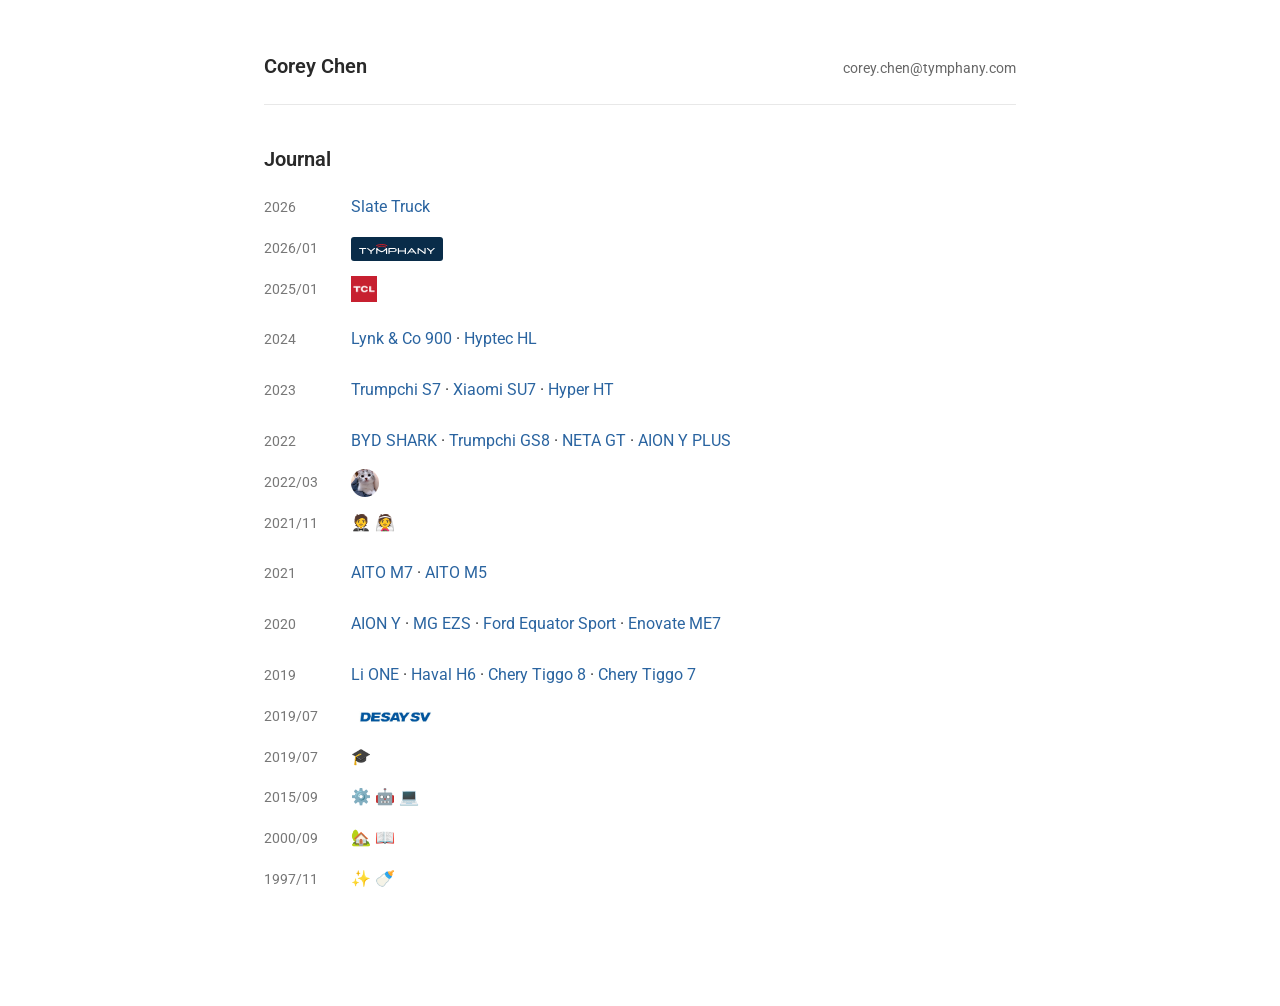
==== index.html @ be26fb8d "Build personal journal with career milestones and image previews" ====
<!doctype html>
<html lang="en">
  <head>
    <meta charset="utf-8">
    <meta name="viewport" content="width=device-width, initial-scale=1">
    <meta name="description" content="Corey's personal blog.">
    <title>Corey Chen</title>
    <link rel="stylesheet" href="style.css">
    <script src="preview.js" defer></script>
  </head>
  <body>
    <header>
      <a class="site-title" href="./">Corey Chen</a>
      <a class="email" href="mailto:corey.chen@tymphany.com">corey.chen@tymphany.com</a>
    </header>
    <main>
      <h1>Journal</h1>
      <ul class="entries">
        <li class="journal-project">
          <time datetime="2026">2026</time>
          <span><a href="images/vehicles/slate-truck.jpg">Slate Truck</a></span>
        </li>
        <li><time datetime="2026-01">2026/01</time><span><img class="company-icon tymphany-logo" src="images/tymphany.svg" alt="Tymphany" title="Tymphany" width="100" height="26"></span></li>
        <li><time datetime="2025-01">2025/01</time><span><img class="company-icon tcl-logo" src="images/tcl.png" alt="TCL" title="TCL" width="24" height="24"></span></li>
        <li class="journal-project">
          <time datetime="2024" title="Approximate year of involvement">2024</time>
          <span><a href="images/vehicles/lynk-co-900.jpg">Lynk &amp; Co 900</a> · <a href="images/vehicles/hyptec-hl.jpg">Hyptec HL</a></span>
        </li>
        <li class="journal-project">
          <time datetime="2023" title="Approximate year of involvement">2023</time>
          <span><a href="images/vehicles/trumpchi-s7.png">Trumpchi S7</a> · <a href="images/vehicles/xiaomi-su7.jpg">Xiaomi SU7</a> · <a href="images/vehicles/hyper-ht.jpg">Hyper HT</a></span>
        </li>
        <li class="journal-project">
          <time datetime="2022" title="Approximate year of involvement">2022</time>
          <span><a href="images/vehicles/byd-shark.jpg">BYD SHARK</a> · <a href="images/vehicles/trumpchi-gs8.jpg">Trumpchi GS8</a> · <a href="images/vehicles/neta-gt.webp">NETA GT</a> · <a href="images/vehicles/aion-y-plus.jpg">AION Y PLUS</a></span>
        </li>
        <li><time datetime="2022-03">2022/03</time><span><a class="cat-photo" data-preview href="images/my-cat.jpg" aria-label="View a photo of Ji Baobao"><img src="images/my-cat.jpg" alt="Ji Baobao, my American Shorthair kitten" title="Ji Baobao" width="28" height="28"></a></span></li>
        <li><time datetime="2021-11">2021/11</time><span><span role="img" aria-label="Married" title="Married">🤵 👰</span></span></li>
        <li class="journal-project">
          <time datetime="2021" title="Approximate year of involvement">2021</time>
          <span><a href="images/vehicles/aito-m7.jpg">AITO M7</a> · <a href="images/vehicles/aito-m5.jpg">AITO M5</a></span>
        </li>
        <li class="journal-project">
          <time datetime="2020" title="Approximate year of involvement">2020</time>
          <span><a href="images/vehicles/aion-y.jpg">AION Y</a> · <a href="images/vehicles/mg-ezs.jpg">MG EZS</a> · <a href="images/vehicles/ford-equator-sport.jpg">Ford Equator Sport</a> · <a href="images/vehicles/enovate-me7.jpg">Enovate ME7</a></span>
        </li>
        <li class="journal-project">
          <time datetime="2019" title="Approximate year of involvement">2019</time>
          <span><a href="images/vehicles/li-one.jpg">Li ONE</a> · <a href="images/vehicles/haval-h6.jpg" title="Haval H6 — ongoing model updates">Haval H6</a> · <a href="images/vehicles/tiggo-8.jpg" title="Chery Tiggo 8 — ongoing model updates">Chery Tiggo 8</a> · <a href="images/vehicles/tiggo-7.jpg" title="Chery Tiggo 7 — ongoing model updates">Chery Tiggo 7</a></span>
        </li>
        <li><time datetime="2019-07">2019/07</time><span><img class="company-icon" src="images/desay-sv-logo.jpg" alt="Desay SV" title="Desay SV" width="100" height="32"></span></li>
        <li><time datetime="2019-07">2019/07</time><span><span role="img" aria-label="Graduated" title="Graduated">🎓</span></span></li>
        <li><time datetime="2015-09">2015/09</time><span><span role="img" aria-label="Mechanical engineering, robotics, and embedded software" title="Jilin University — Mechanical Engineering, Robotics &amp; Embedded Software">⚙️ 🤖 💻</span></span></li>
        <li><time datetime="2000-09">2000/09</time><span><span role="img" aria-label="Started school in the countryside" title="Started school in the countryside">🏡 📖</span></span></li>
        <li><time datetime="1997-11">1997/11</time><span><span role="img" aria-label="Born" title="Born">✨ 🍼</span></span></li>
      </ul>
    </main>
  </body>
</html>
---- style.css ----
@font-face {
  font-family: "Roboto";
  src: url("fonts/roboto-variable.ttf") format("truetype");
  font-weight: 100 900;
  font-style: normal;
  font-display: swap;
}

:root {
  color-scheme: light;
  font-family: "Roboto", sans-serif;
  font-size: 16px;
  line-height: 1.8;
  color: #292929;
  background: #fff;
}

* {
  box-sizing: border-box;
}

body {
  max-width: 800px;
  margin: 0 auto;
  padding: 48px 24px;
}

header {
  display: flex;
  justify-content: space-between;
  align-items: baseline;
  flex-wrap: wrap;
  gap: 8px 24px;
  padding-bottom: 20px;
  border-bottom: 1px solid #e8e8e8;
}

.site-title {
  color: inherit;
  font-size: 20px;
  font-weight: 600;
  text-decoration: none;
}

.site-title:hover {
  text-decoration: underline;
  text-underline-offset: 4px;
}

.email {
  color: #666;
  font-size: 14px;
  text-decoration: none;
  overflow-wrap: anywhere;
}

.email:hover {
  color: #292929;
  text-decoration: underline;
  text-underline-offset: 4px;
}

main {
  padding: 40px 0 64px;
}

h1 {
  margin: 0 0 20px;
  font-size: 20px;
  font-weight: 600;
  line-height: 1.4;
}

.entries {
  margin: 0;
  padding: 0;
  list-style: none;
}

time {
  font-variant-numeric: tabular-nums;
}

.entries > li {
  display: grid;
  grid-template-columns: 7ch minmax(0, 1fr);
  column-gap: 24px;
  align-items: baseline;
}

.entries > li + li {
  margin-top: 12px;
}

.entries > .journal-project {
  margin-top: 22px;
}

.entries > li:first-child {
  margin-top: 0;
}

.entries time {
  color: #777;
  font-size: 14px;
  white-space: nowrap;
}

.entries > li > span {
  min-width: 0;
}

.journal-project a {
  display: inline-block;
  text-decoration: none;
}

.journal-project a:hover,
.journal-project a:focus-visible {
  text-decoration: underline;
}

.image-preview {
  position: fixed;
  z-index: 10;
  width: min(360px, calc(100vw - 32px));
  padding: 6px;
  border: 1px solid #e8e8e8;
  border-radius: 6px;
  background: #fff;
  box-shadow: 0 8px 28px #0002;
  pointer-events: none;
}

.image-preview img {
  display: block;
  width: 100%;
  max-height: min(260px, calc(100vh - 48px));
  object-fit: contain;
}

.company-icon {
  width: 100px;
  height: 28px;
  object-fit: contain;
  object-position: left center;
  vertical-align: middle;
}

.cat-photo {
  display: inline-block;
  vertical-align: middle;
  line-height: 0;
  border-radius: 50%;
}

.cat-photo img {
  width: 28px;
  height: 28px;
  border-radius: 50%;
  object-fit: cover;
  object-position: 53% 25%;
}

.tymphany-logo {
  width: 92px;
  height: 24px;
  padding: 6px 8px;
  background: #092c49;
  border-radius: 3px;
}

.tcl-logo {
  width: 26px;
  height: 26px;
}

a {
  color: #2a64a0;
  text-underline-offset: 4px;
}

.back-link {
  display: inline-block;
  margin-bottom: 24px;
  font-size: 14px;
}

.project-intro {
  margin: 0 0 28px;
  color: #666;
}

.vehicle {
  margin: 0;
}

.vehicle img {
  display: block;
  width: 100%;
  height: auto;
}

.vehicle h2 {
  margin: 18px 0 4px;
  font-size: 18px;
  font-weight: 600;
}

.vehicle p {
  margin: 0 0 12px;
}

.vehicle small {
  color: #777;
  font-size: 12px;
}

@media (max-width: 600px) {
  body {
    padding: 28px 20px;
  }

  .entries > li {
    column-gap: 16px;
  }

}
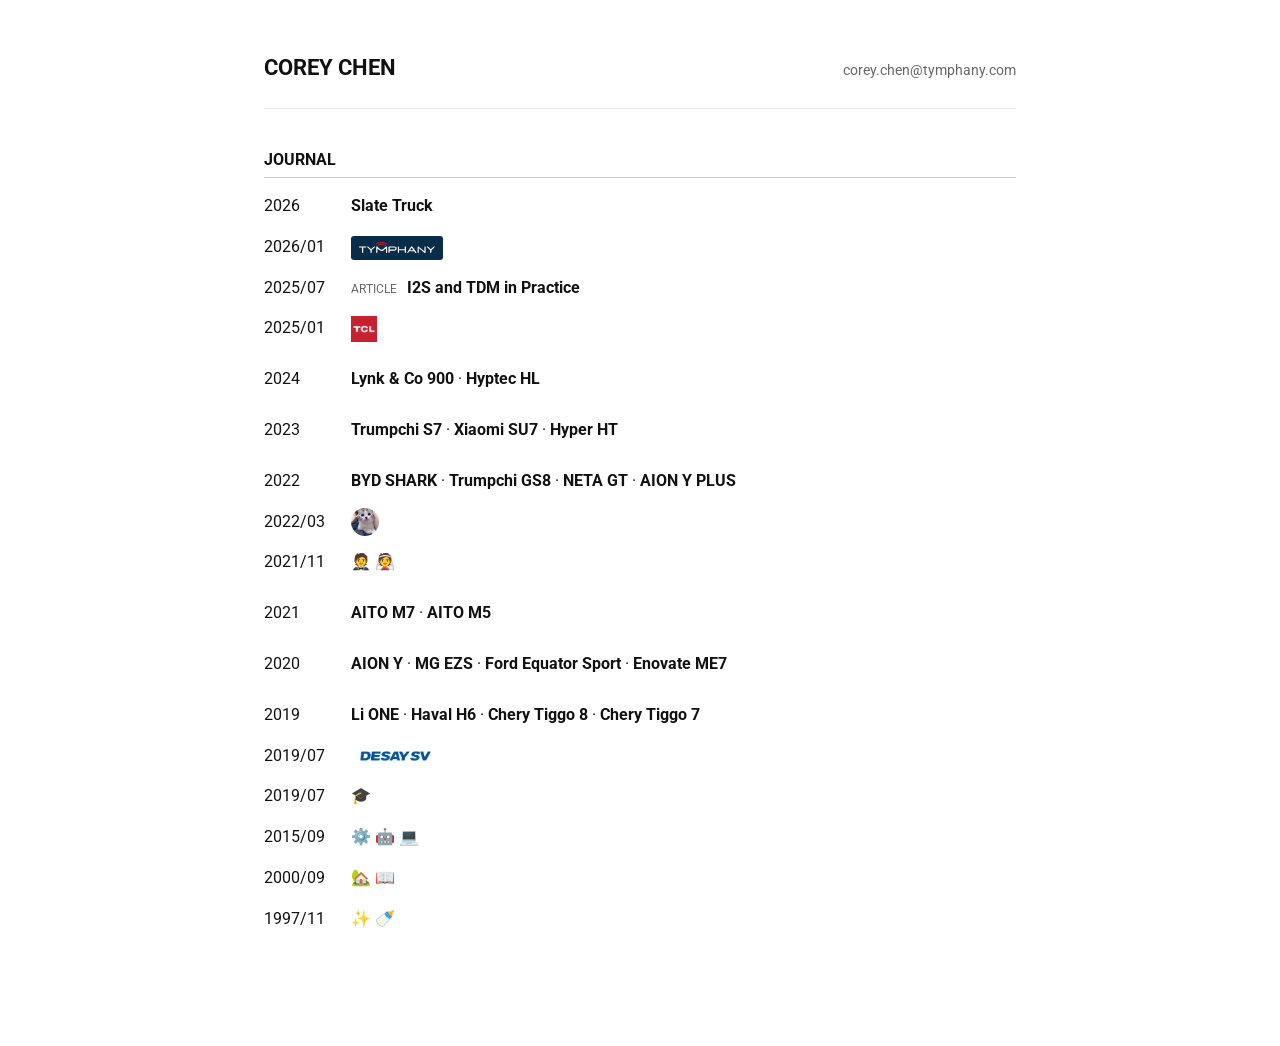
==== commit 872c5243: "Add English I2S and TDM article and refine blog presentation" ====
--- a/index.html
+++ b/index.html
@@ -6,7 +6,9 @@
     <meta name="description" content="Corey's personal blog.">
     <title>Corey Chen</title>
     <link rel="stylesheet" href="style.css">
+    <link rel="stylesheet" href="image-viewer.css">
     <script src="preview.js" defer></script>
+    <script src="image-viewer.js" defer></script>
   </head>
   <body>
     <header>
@@ -14,13 +16,14 @@
       <a class="email" href="mailto:corey.chen@tymphany.com">corey.chen@tymphany.com</a>
     </header>
     <main>
-      <h1>Journal</h1>
+      <h1 class="journal-title">Journal</h1>
       <ul class="entries">
         <li class="journal-project">
           <time datetime="2026">2026</time>
           <span><a href="images/vehicles/slate-truck.jpg">Slate Truck</a></span>
         </li>
         <li><time datetime="2026-01">2026/01</time><span><img class="company-icon tymphany-logo" src="images/tymphany.svg" alt="Tymphany" title="Tymphany" width="100" height="26"></span></li>
+        <li><time datetime="2025-07">2025/07</time><span><span class="entry-type">Article</span> <a href="articles/i2s-tdm/index.html" data-preview-src="articles/i2s-tdm/images/11.png">I2S and TDM in Practice</a></span></li>
         <li><time datetime="2025-01">2025/01</time><span><img class="company-icon tcl-logo" src="images/tcl.png" alt="TCL" title="TCL" width="24" height="24"></span></li>
         <li class="journal-project">
           <time datetime="2024" title="Approximate year of involvement">2024</time>
--- a/style.css
+++ b/style.css
@@ -11,7 +11,7 @@
   font-family: "Roboto", sans-serif;
   font-size: 16px;
   line-height: 1.8;
-  color: #292929;
+  color: #111;
   background: #fff;
 }
 
@@ -37,8 +37,9 @@
 
 .site-title {
   color: inherit;
-  font-size: 20px;
-  font-weight: 600;
+  font-size: 22px;
+  font-weight: 700;
+  text-transform: uppercase;
   text-decoration: none;
 }
 
@@ -71,6 +72,27 @@
   line-height: 1.4;
 }
 
+.journal-title {
+  font-size: 16px;
+  font-weight: 700;
+  text-transform: uppercase;
+  padding-bottom: 6px;
+  border-bottom: 1px solid #ccc;
+  margin-bottom: 14px;
+}
+
+.entries a {
+  font-weight: 700;
+}
+
+.entry-type {
+  margin-right: 6px;
+  color: #666;
+  font-size: 12px;
+  font-weight: 400;
+  text-transform: uppercase;
+}
+
 .entries {
   margin: 0;
   padding: 0;
@@ -101,8 +123,9 @@
 }
 
 .entries time {
-  color: #777;
-  font-size: 14px;
+  color: inherit;
+  font-size: 16px;
+  font-weight: 400;
   white-space: nowrap;
 }
 
@@ -176,8 +199,14 @@
 }
 
 a {
-  color: #2a64a0;
+  color: inherit;
+  text-decoration: none;
   text-underline-offset: 4px;
+}
+
+a:hover,
+a:focus-visible {
+  text-decoration: underline;
 }
 
 .back-link {
--- a/image-viewer.css
+++ b/image-viewer.css
@@ -0,0 +1,52 @@
+.image-viewer {
+  position: fixed;
+  inset: 0;
+  width: 100%;
+  max-width: none;
+  height: 100%;
+  max-height: none;
+  box-sizing: border-box;
+  margin: 0;
+  padding: 24px;
+  border: 0;
+  background: rgba(0, 0, 0, 0.9);
+  cursor: zoom-out;
+}
+
+.image-viewer[open] {
+  display: flex;
+  align-items: center;
+  justify-content: center;
+}
+
+.image-viewer img {
+  display: block;
+  max-width: 100%;
+  max-height: 100%;
+  width: auto;
+  height: auto;
+  object-fit: contain;
+}
+
+.image-viewer-close {
+  position: absolute;
+  top: 8px;
+  right: 8px;
+  width: 40px;
+  height: 40px;
+  border: 0;
+  background: #111;
+  color: #fff;
+  font-size: 30px;
+  cursor: pointer;
+}
+
+html:has(.image-viewer[open]) {
+  overflow: hidden;
+}
+
+.figure-crop {
+  position: relative;
+  overflow: hidden;
+  border: 1px solid #000;
+}
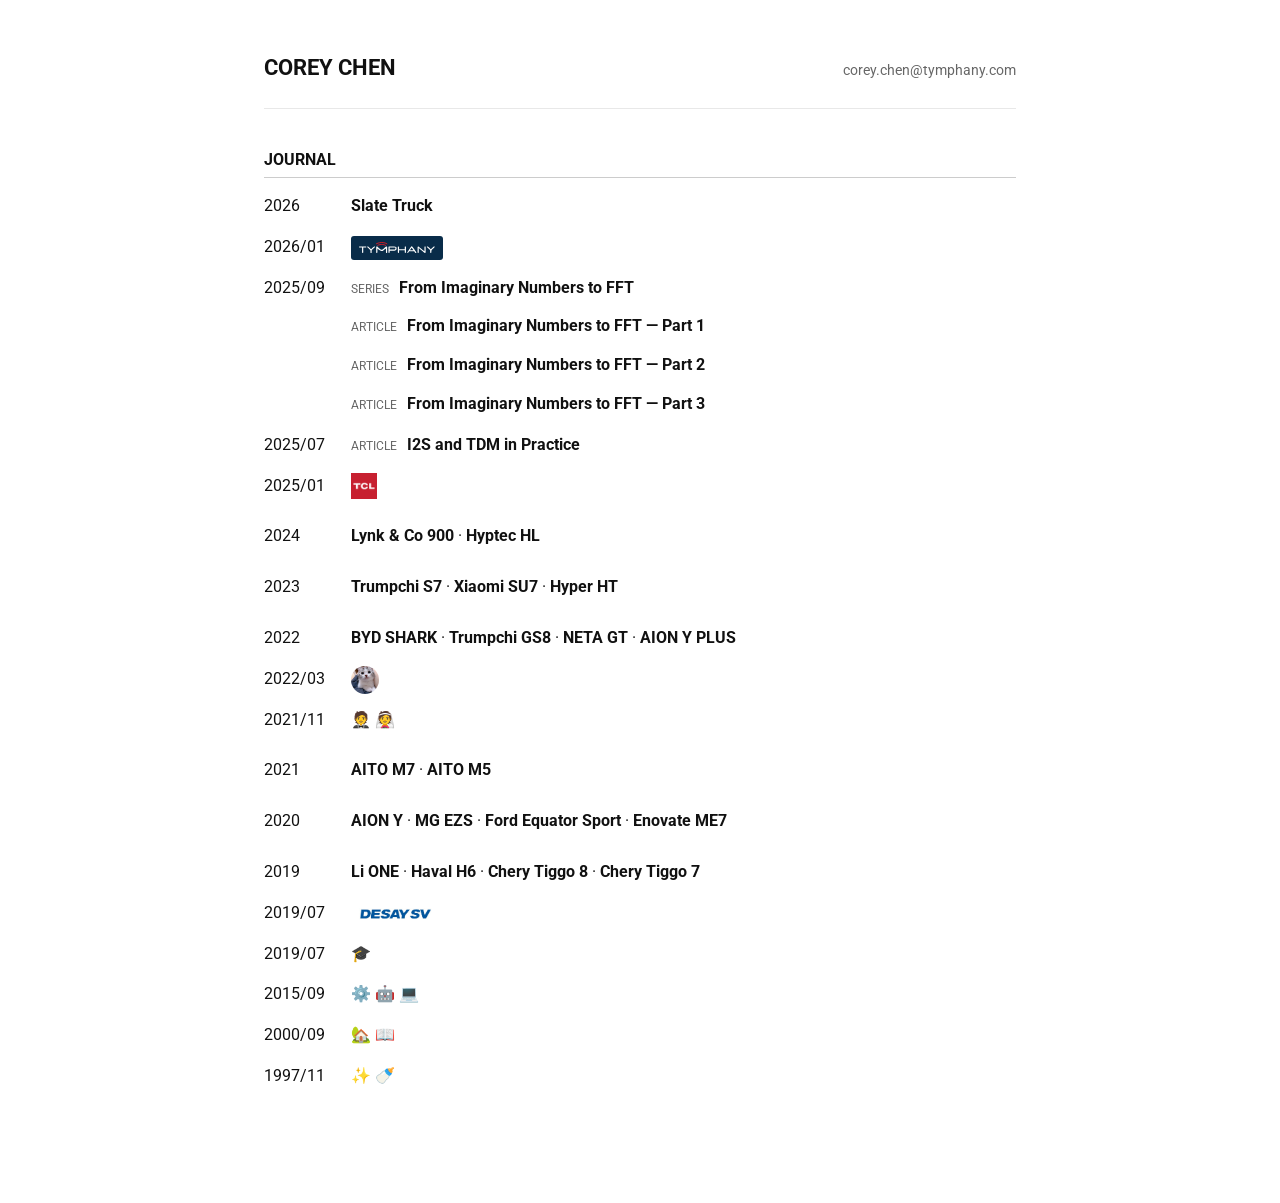
==== commit 530b4da7: "Add From Imaginary Numbers to FFT series with English illustrations" ====
--- a/index.html
+++ b/index.html
@@ -23,6 +23,14 @@
           <span><a href="images/vehicles/slate-truck.jpg">Slate Truck</a></span>
         </li>
         <li><time datetime="2026-01">2026/01</time><span><img class="company-icon tymphany-logo" src="images/tymphany.svg" alt="Tymphany" title="Tymphany" width="100" height="26"></span></li>
+        <li class="journal-series"><time datetime="2025-09">2025/09</time><div>
+          <span class="entry-type">Series</span> <a href="articles/from-imaginary-numbers-to-fft/index.html" data-preview-src="articles/from-imaginary-numbers-to-fft/images/rotating-vector.png">From Imaginary Numbers to FFT</a>
+          <ul class="journal-series-parts">
+            <li><span class="entry-type">Article</span> <a href="articles/from-imaginary-numbers-to-fft/part-1.html" data-preview-src="articles/from-imaginary-numbers-to-fft/images/rotating-vector.png">From Imaginary Numbers to FFT — Part 1</a></li>
+            <li><span class="entry-type">Article</span> <a href="articles/from-imaginary-numbers-to-fft/part-2.html" data-preview-src="articles/from-imaginary-numbers-to-fft/images/convolution-example.svg">From Imaginary Numbers to FFT — Part 2</a></li>
+            <li><span class="entry-type">Article</span> <a href="articles/from-imaginary-numbers-to-fft/part-3.html" data-preview-src="articles/from-imaginary-numbers-to-fft/images/spectrum-48k.png">From Imaginary Numbers to FFT — Part 3</a></li>
+          </ul>
+        </div></li>
         <li><time datetime="2025-07">2025/07</time><span><span class="entry-type">Article</span> <a href="articles/i2s-tdm/index.html" data-preview-src="articles/i2s-tdm/images/11.png">I2S and TDM in Practice</a></span></li>
         <li><time datetime="2025-01">2025/01</time><span><img class="company-icon tcl-logo" src="images/tcl.png" alt="TCL" title="TCL" width="24" height="24"></span></li>
         <li class="journal-project">
--- a/style.css
+++ b/style.css
@@ -112,6 +112,14 @@
 
 .entries > li + li {
   margin-top: 12px;
+}
+
+.journal-series-parts {
+  display: grid;
+  gap: 10px;
+  list-style: none;
+  margin: 10px 0 0;
+  padding: 0;
 }
 
 .entries > .journal-project {
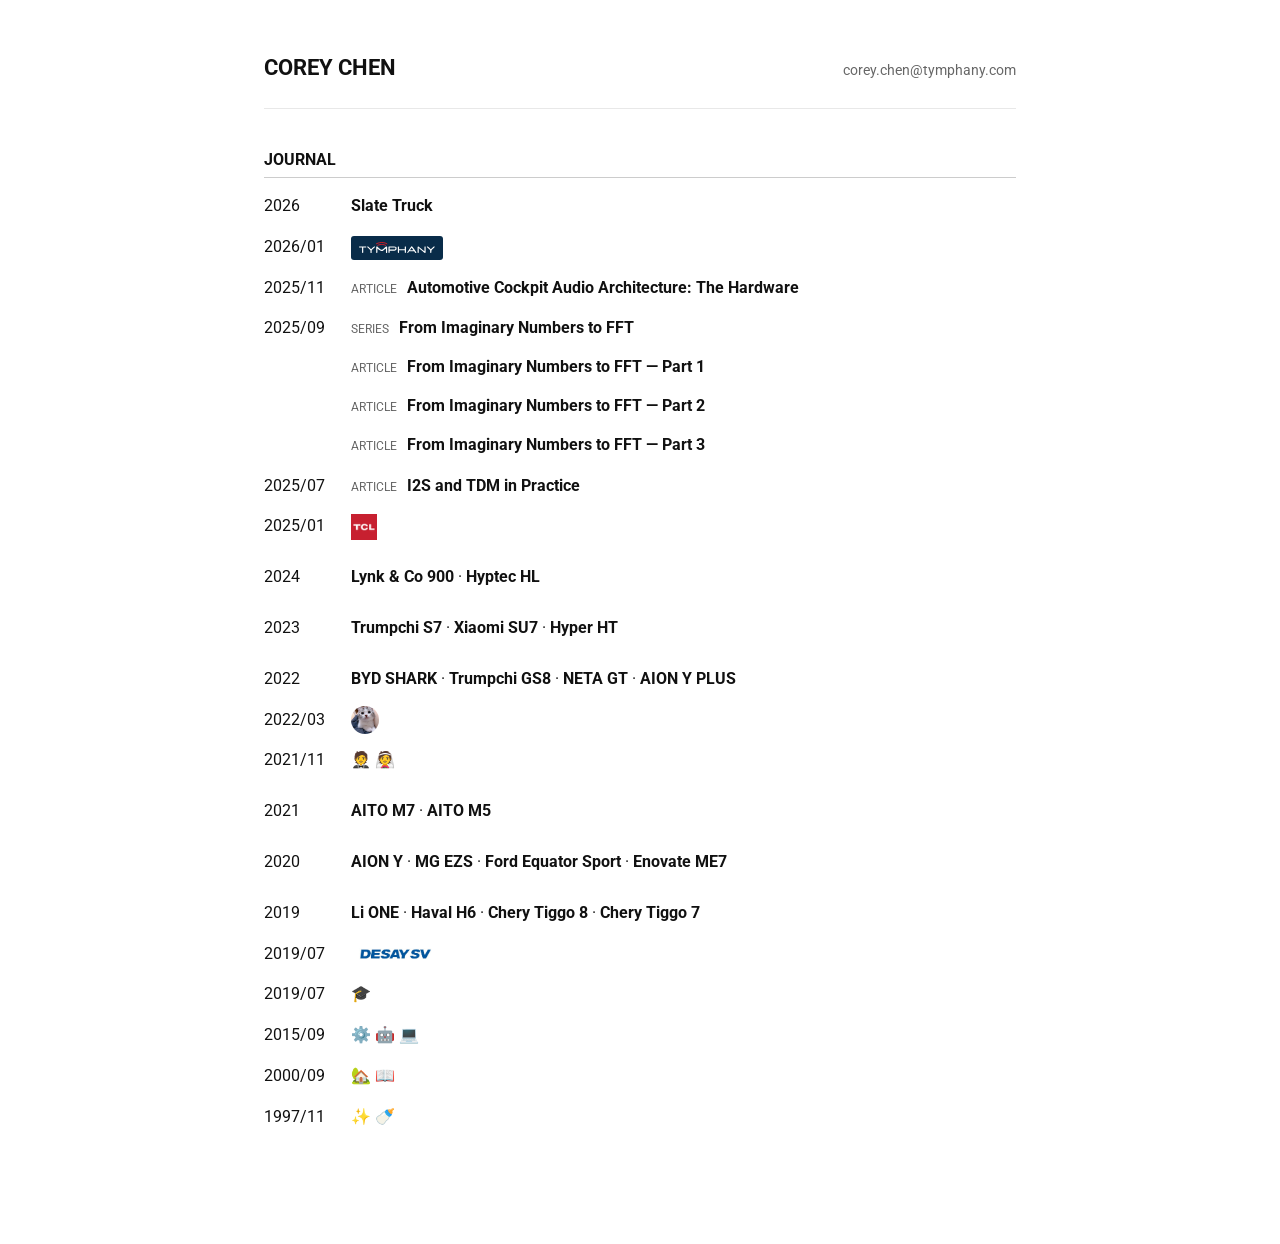
==== commit 3b9b937d: "Add automotive cockpit audio hardware article with English diagrams" ====
--- a/index.html
+++ b/index.html
@@ -20,44 +20,45 @@
       <ul class="entries">
         <li class="journal-project">
           <time datetime="2026">2026</time>
-          <span><a href="images/vehicles/slate-truck.jpg">Slate Truck</a></span>
+          <span><a href="images/vehicles/slate-truck.jpg" data-preview-src="images/vehicles/previews/slate-truck.webp">Slate Truck</a></span>
         </li>
         <li><time datetime="2026-01">2026/01</time><span><img class="company-icon tymphany-logo" src="images/tymphany.svg" alt="Tymphany" title="Tymphany" width="100" height="26"></span></li>
+        <li><time datetime="2025-11">2025/11</time><span><span class="entry-type">Article</span> <a href="articles/cockpit-audio-hardware/index.html" data-preview-src="articles/cockpit-audio-hardware/images/a2b-network.svg">Automotive Cockpit Audio Architecture: The Hardware</a></span></li>
         <li class="journal-series"><time datetime="2025-09">2025/09</time><div>
-          <span class="entry-type">Series</span> <a href="articles/from-imaginary-numbers-to-fft/index.html" data-preview-src="articles/from-imaginary-numbers-to-fft/images/rotating-vector.png">From Imaginary Numbers to FFT</a>
+          <span class="entry-type">Series</span> <a href="articles/from-imaginary-numbers-to-fft/index.html" data-preview-src="articles/from-imaginary-numbers-to-fft/images/previews/rotating-vector.webp">From Imaginary Numbers to FFT</a>
           <ul class="journal-series-parts">
-            <li><span class="entry-type">Article</span> <a href="articles/from-imaginary-numbers-to-fft/part-1.html" data-preview-src="articles/from-imaginary-numbers-to-fft/images/rotating-vector.png">From Imaginary Numbers to FFT — Part 1</a></li>
+            <li><span class="entry-type">Article</span> <a href="articles/from-imaginary-numbers-to-fft/part-1.html" data-preview-src="articles/from-imaginary-numbers-to-fft/images/previews/rotating-vector.webp">From Imaginary Numbers to FFT — Part 1</a></li>
             <li><span class="entry-type">Article</span> <a href="articles/from-imaginary-numbers-to-fft/part-2.html" data-preview-src="articles/from-imaginary-numbers-to-fft/images/convolution-example.svg">From Imaginary Numbers to FFT — Part 2</a></li>
-            <li><span class="entry-type">Article</span> <a href="articles/from-imaginary-numbers-to-fft/part-3.html" data-preview-src="articles/from-imaginary-numbers-to-fft/images/spectrum-48k.png">From Imaginary Numbers to FFT — Part 3</a></li>
+            <li><span class="entry-type">Article</span> <a href="articles/from-imaginary-numbers-to-fft/part-3.html" data-preview-src="articles/from-imaginary-numbers-to-fft/images/previews/spectrum-48k.webp">From Imaginary Numbers to FFT — Part 3</a></li>
           </ul>
         </div></li>
-        <li><time datetime="2025-07">2025/07</time><span><span class="entry-type">Article</span> <a href="articles/i2s-tdm/index.html" data-preview-src="articles/i2s-tdm/images/11.png">I2S and TDM in Practice</a></span></li>
+        <li><time datetime="2025-07">2025/07</time><span><span class="entry-type">Article</span> <a href="articles/i2s-tdm/index.html" data-preview-src="articles/i2s-tdm/images/previews/11.webp">I2S and TDM in Practice</a></span></li>
         <li><time datetime="2025-01">2025/01</time><span><img class="company-icon tcl-logo" src="images/tcl.png" alt="TCL" title="TCL" width="24" height="24"></span></li>
         <li class="journal-project">
           <time datetime="2024" title="Approximate year of involvement">2024</time>
-          <span><a href="images/vehicles/lynk-co-900.jpg">Lynk &amp; Co 900</a> · <a href="images/vehicles/hyptec-hl.jpg">Hyptec HL</a></span>
+          <span><a href="images/vehicles/lynk-co-900.jpg" data-preview-src="images/vehicles/previews/lynk-co-900.webp">Lynk &amp; Co 900</a> · <a href="images/vehicles/hyptec-hl.jpg" data-preview-src="images/vehicles/previews/hyptec-hl.webp">Hyptec HL</a></span>
         </li>
         <li class="journal-project">
           <time datetime="2023" title="Approximate year of involvement">2023</time>
-          <span><a href="images/vehicles/trumpchi-s7.png">Trumpchi S7</a> · <a href="images/vehicles/xiaomi-su7.jpg">Xiaomi SU7</a> · <a href="images/vehicles/hyper-ht.jpg">Hyper HT</a></span>
+          <span><a href="images/vehicles/trumpchi-s7.png" data-preview-src="images/vehicles/previews/trumpchi-s7.webp">Trumpchi S7</a> · <a href="images/vehicles/xiaomi-su7.jpg" data-preview-src="images/vehicles/previews/xiaomi-su7.webp">Xiaomi SU7</a> · <a href="images/vehicles/hyper-ht.jpg" data-preview-src="images/vehicles/previews/hyper-ht.webp">Hyper HT</a></span>
         </li>
         <li class="journal-project">
           <time datetime="2022" title="Approximate year of involvement">2022</time>
-          <span><a href="images/vehicles/byd-shark.jpg">BYD SHARK</a> · <a href="images/vehicles/trumpchi-gs8.jpg">Trumpchi GS8</a> · <a href="images/vehicles/neta-gt.webp">NETA GT</a> · <a href="images/vehicles/aion-y-plus.jpg">AION Y PLUS</a></span>
+          <span><a href="images/vehicles/byd-shark.jpg" data-preview-src="images/vehicles/previews/byd-shark.webp">BYD SHARK</a> · <a href="images/vehicles/trumpchi-gs8.jpg" data-preview-src="images/vehicles/previews/trumpchi-gs8.webp">Trumpchi GS8</a> · <a href="images/vehicles/neta-gt.webp" data-preview-src="images/vehicles/previews/neta-gt.webp">NETA GT</a> · <a href="images/vehicles/aion-y-plus.jpg" data-preview-src="images/vehicles/previews/aion-y-plus.webp">AION Y PLUS</a></span>
         </li>
         <li><time datetime="2022-03">2022/03</time><span><a class="cat-photo" data-preview href="images/my-cat.jpg" aria-label="View a photo of Ji Baobao"><img src="images/my-cat.jpg" alt="Ji Baobao, my American Shorthair kitten" title="Ji Baobao" width="28" height="28"></a></span></li>
         <li><time datetime="2021-11">2021/11</time><span><span role="img" aria-label="Married" title="Married">🤵 👰</span></span></li>
         <li class="journal-project">
           <time datetime="2021" title="Approximate year of involvement">2021</time>
-          <span><a href="images/vehicles/aito-m7.jpg">AITO M7</a> · <a href="images/vehicles/aito-m5.jpg">AITO M5</a></span>
+          <span><a href="images/vehicles/aito-m7.jpg" data-preview-src="images/vehicles/previews/aito-m7.webp">AITO M7</a> · <a href="images/vehicles/aito-m5.jpg" data-preview-src="images/vehicles/previews/aito-m5.webp">AITO M5</a></span>
         </li>
         <li class="journal-project">
           <time datetime="2020" title="Approximate year of involvement">2020</time>
-          <span><a href="images/vehicles/aion-y.jpg">AION Y</a> · <a href="images/vehicles/mg-ezs.jpg">MG EZS</a> · <a href="images/vehicles/ford-equator-sport.jpg">Ford Equator Sport</a> · <a href="images/vehicles/enovate-me7.jpg">Enovate ME7</a></span>
+          <span><a href="images/vehicles/aion-y.jpg" data-preview-src="images/vehicles/previews/aion-y.webp">AION Y</a> · <a href="images/vehicles/mg-ezs.jpg" data-preview-src="images/vehicles/previews/mg-ezs.webp">MG EZS</a> · <a href="images/vehicles/ford-equator-sport.jpg" data-preview-src="images/vehicles/previews/ford-equator-sport.webp">Ford Equator Sport</a> · <a href="images/vehicles/enovate-me7.jpg" data-preview-src="images/vehicles/previews/enovate-me7.webp">Enovate ME7</a></span>
         </li>
         <li class="journal-project">
           <time datetime="2019" title="Approximate year of involvement">2019</time>
-          <span><a href="images/vehicles/li-one.jpg">Li ONE</a> · <a href="images/vehicles/haval-h6.jpg" title="Haval H6 — ongoing model updates">Haval H6</a> · <a href="images/vehicles/tiggo-8.jpg" title="Chery Tiggo 8 — ongoing model updates">Chery Tiggo 8</a> · <a href="images/vehicles/tiggo-7.jpg" title="Chery Tiggo 7 — ongoing model updates">Chery Tiggo 7</a></span>
+          <span><a href="images/vehicles/li-one.jpg" data-preview-src="images/vehicles/previews/li-one.webp">Li ONE</a> · <a href="images/vehicles/haval-h6.jpg" title="Haval H6 — ongoing model updates" data-preview-src="images/vehicles/previews/haval-h6.webp">Haval H6</a> · <a href="images/vehicles/tiggo-8.jpg" title="Chery Tiggo 8 — ongoing model updates" data-preview-src="images/vehicles/previews/tiggo-8.webp">Chery Tiggo 8</a> · <a href="images/vehicles/tiggo-7.jpg" title="Chery Tiggo 7 — ongoing model updates" data-preview-src="images/vehicles/previews/tiggo-7.webp">Chery Tiggo 7</a></span>
         </li>
         <li><time datetime="2019-07">2019/07</time><span><img class="company-icon" src="images/desay-sv-logo.jpg" alt="Desay SV" title="Desay SV" width="100" height="32"></span></li>
         <li><time datetime="2019-07">2019/07</time><span><span role="img" aria-label="Graduated" title="Graduated">🎓</span></span></li>
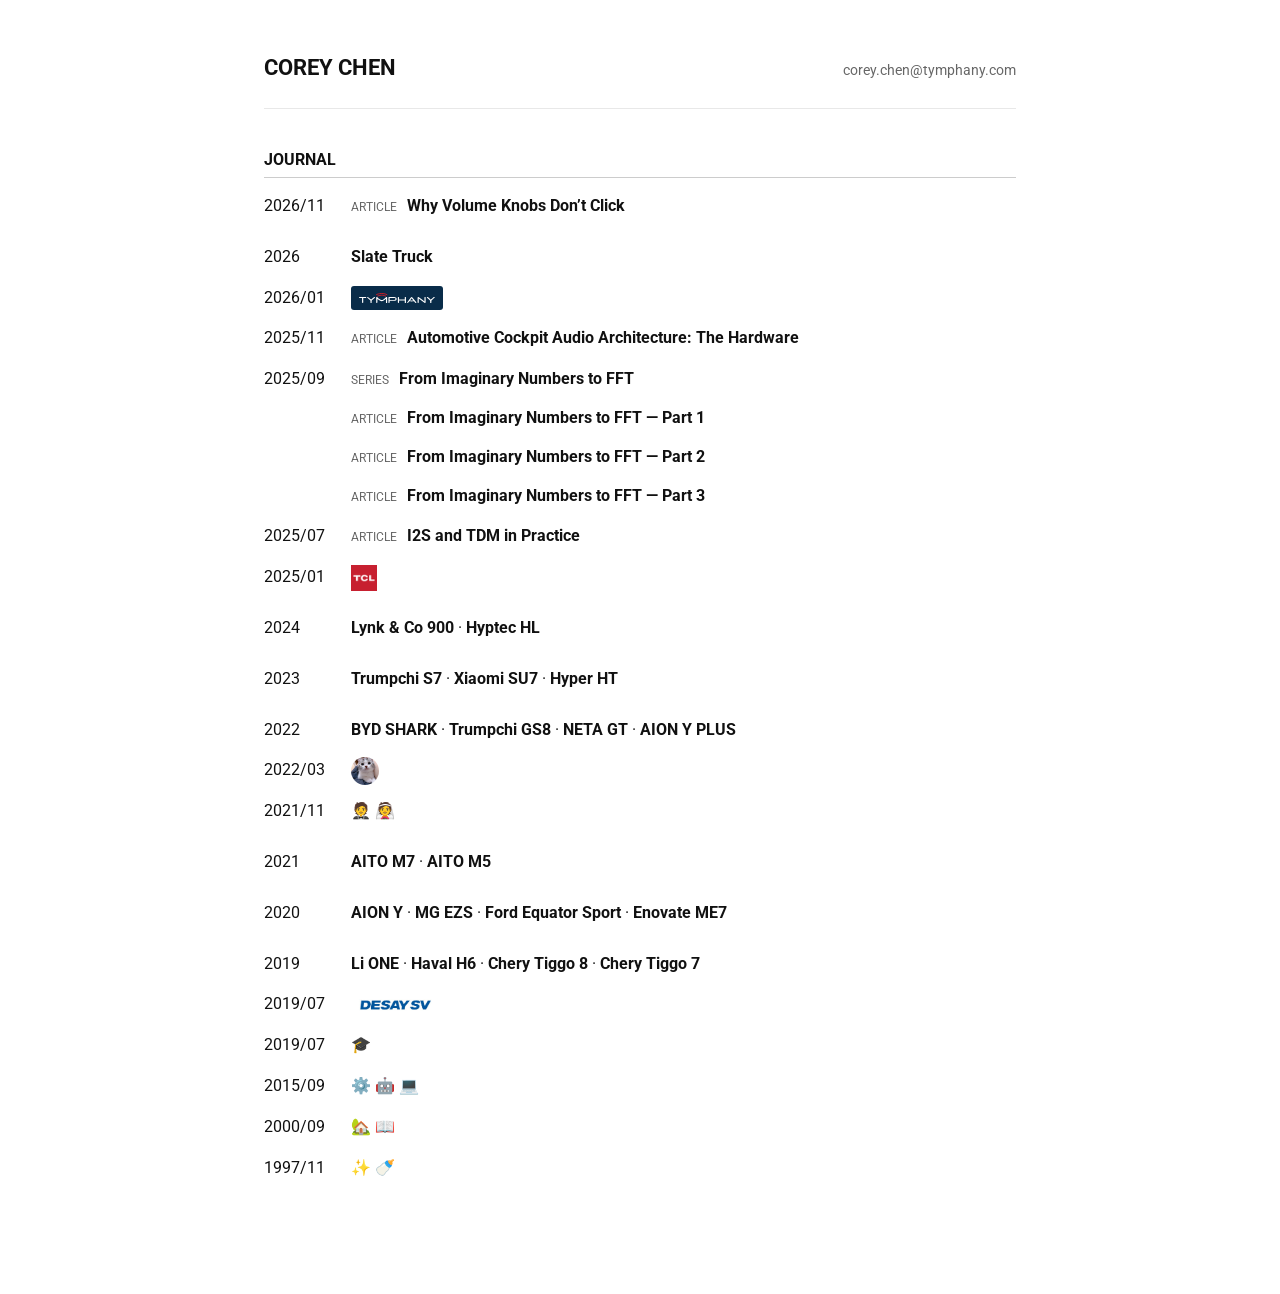
==== commit f976d1a2: "Add "Why Volume Knobs Don't Click" article with FAUST walkthrough and audio demos" ====
--- a/index.html
+++ b/index.html
@@ -18,6 +18,7 @@
     <main>
       <h1 class="journal-title">Journal</h1>
       <ul class="entries">
+        <li><time datetime="2026-11">2026/11</time><span><span class="entry-type">Article</span> <a href="articles/parameter-smoothing/index.html" data-preview-src="articles/parameter-smoothing/images/faust-volume-flow.svg">Why Volume Knobs Don’t Click</a></span></li>
         <li class="journal-project">
           <time datetime="2026">2026</time>
           <span><a href="images/vehicles/slate-truck.jpg" data-preview-src="images/vehicles/previews/slate-truck.webp">Slate Truck</a></span>
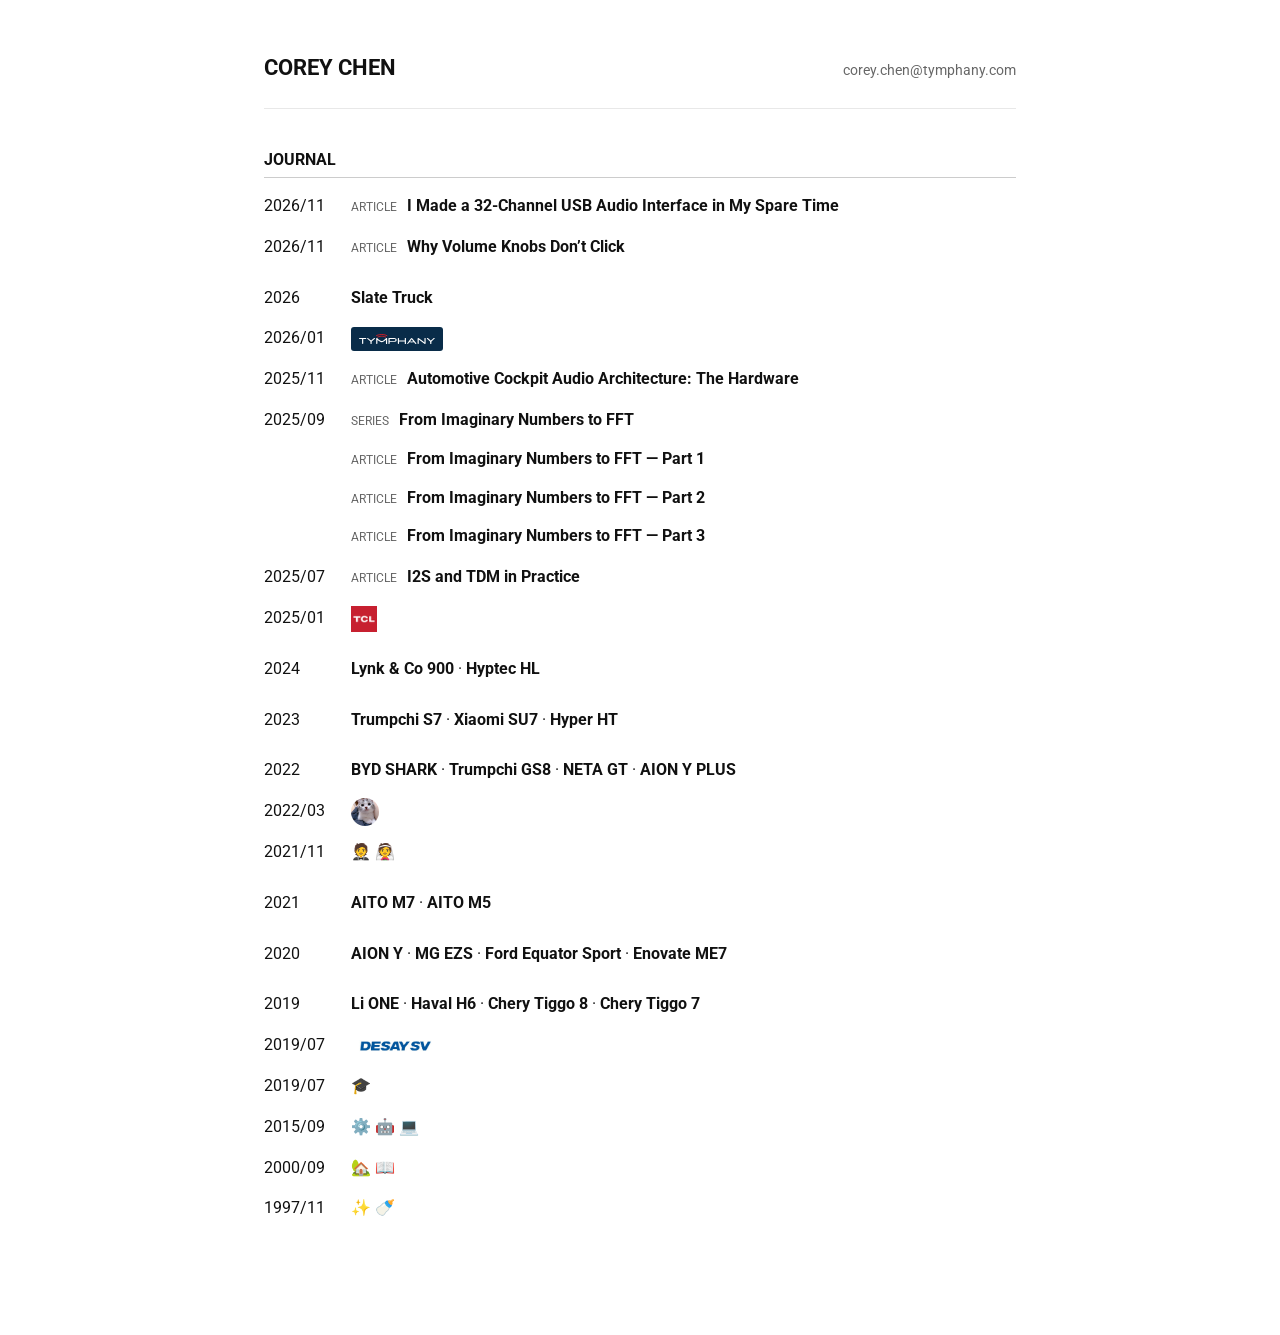
==== commit 5e4547dd: "Add "I Made a 32-Channel USB Audio Interface in My Spare Time" article" ====
--- a/index.html
+++ b/index.html
@@ -18,6 +18,7 @@
     <main>
       <h1 class="journal-title">Journal</h1>
       <ul class="entries">
+        <li><time datetime="2026-11">2026/11</time><span><span class="entry-type">Article</span> <a href="articles/usb-audio-interface/index.html" data-preview-src="articles/usb-audio-interface/images/previews/board-assembled.webp">I Made a 32-Channel USB Audio Interface in My Spare Time</a></span></li>
         <li><time datetime="2026-11">2026/11</time><span><span class="entry-type">Article</span> <a href="articles/parameter-smoothing/index.html" data-preview-src="articles/parameter-smoothing/images/faust-volume-flow.svg">Why Volume Knobs Don’t Click</a></span></li>
         <li class="journal-project">
           <time datetime="2026">2026</time>
